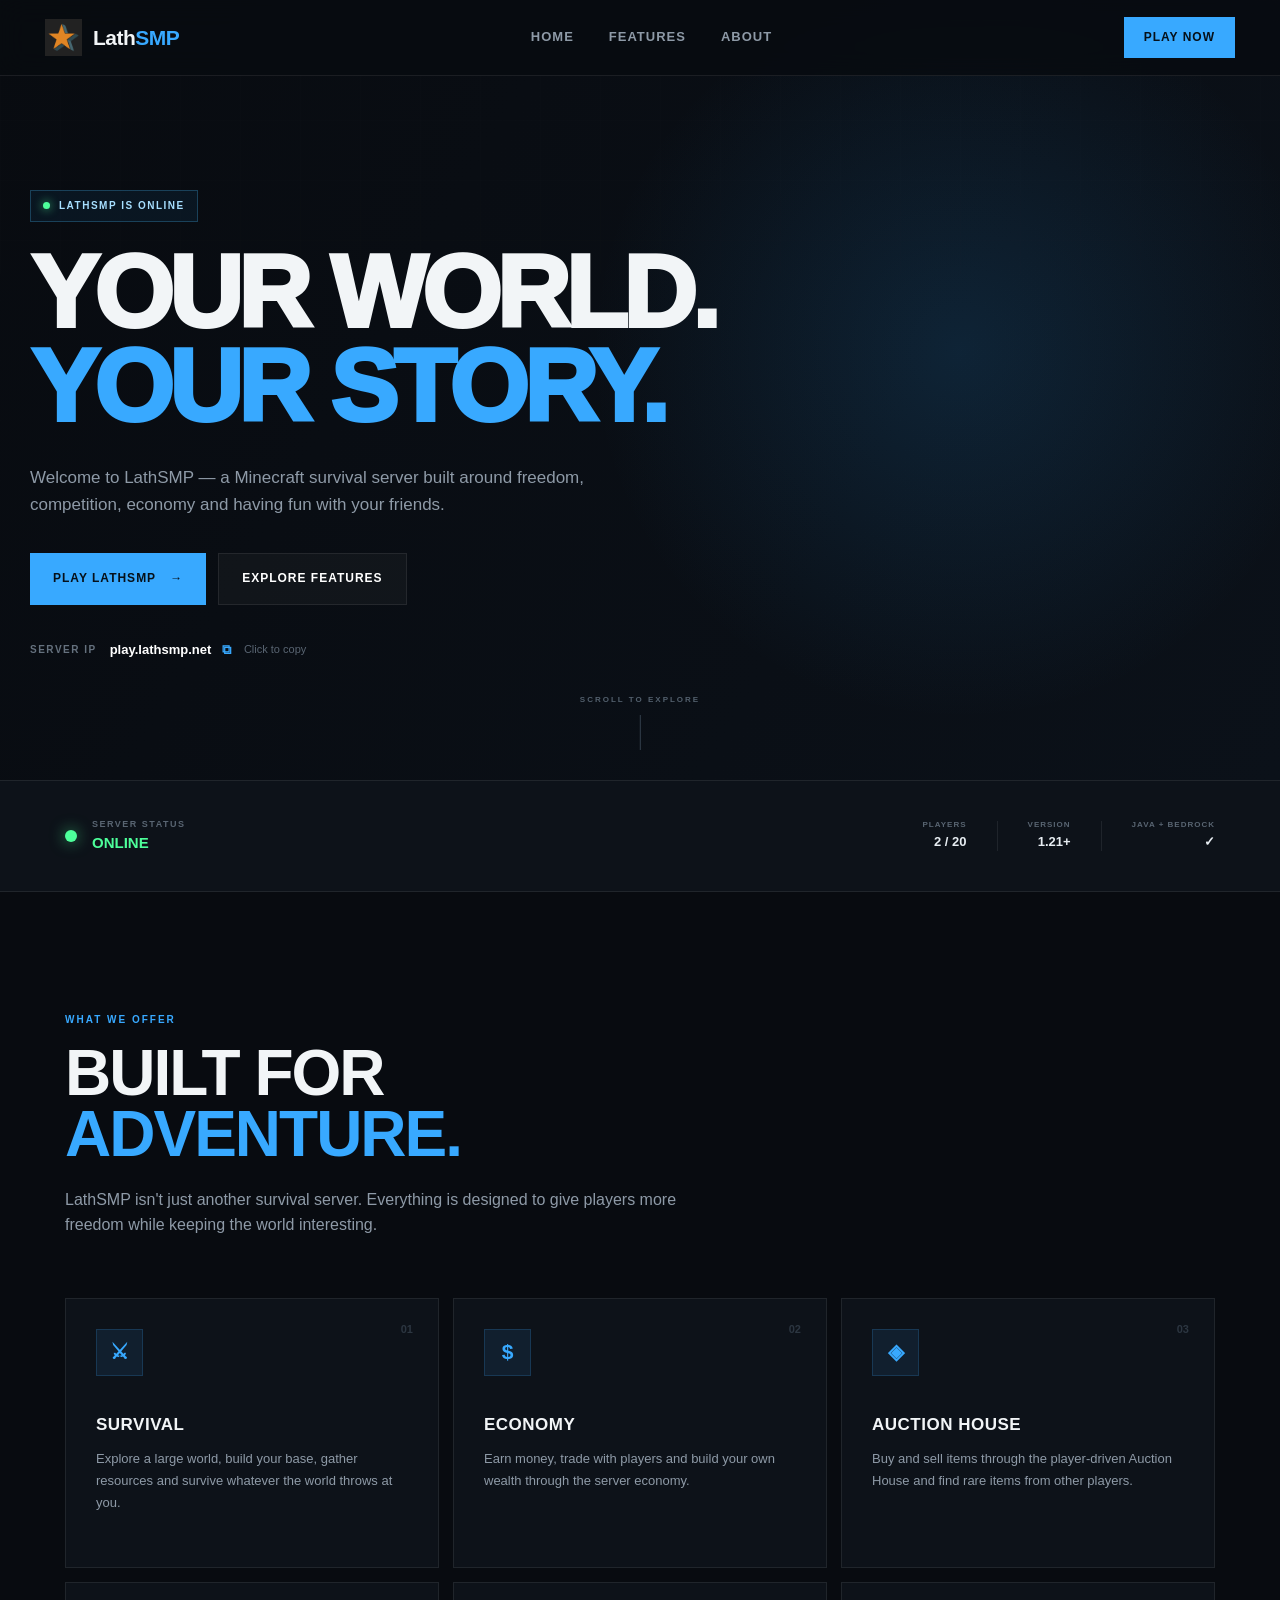
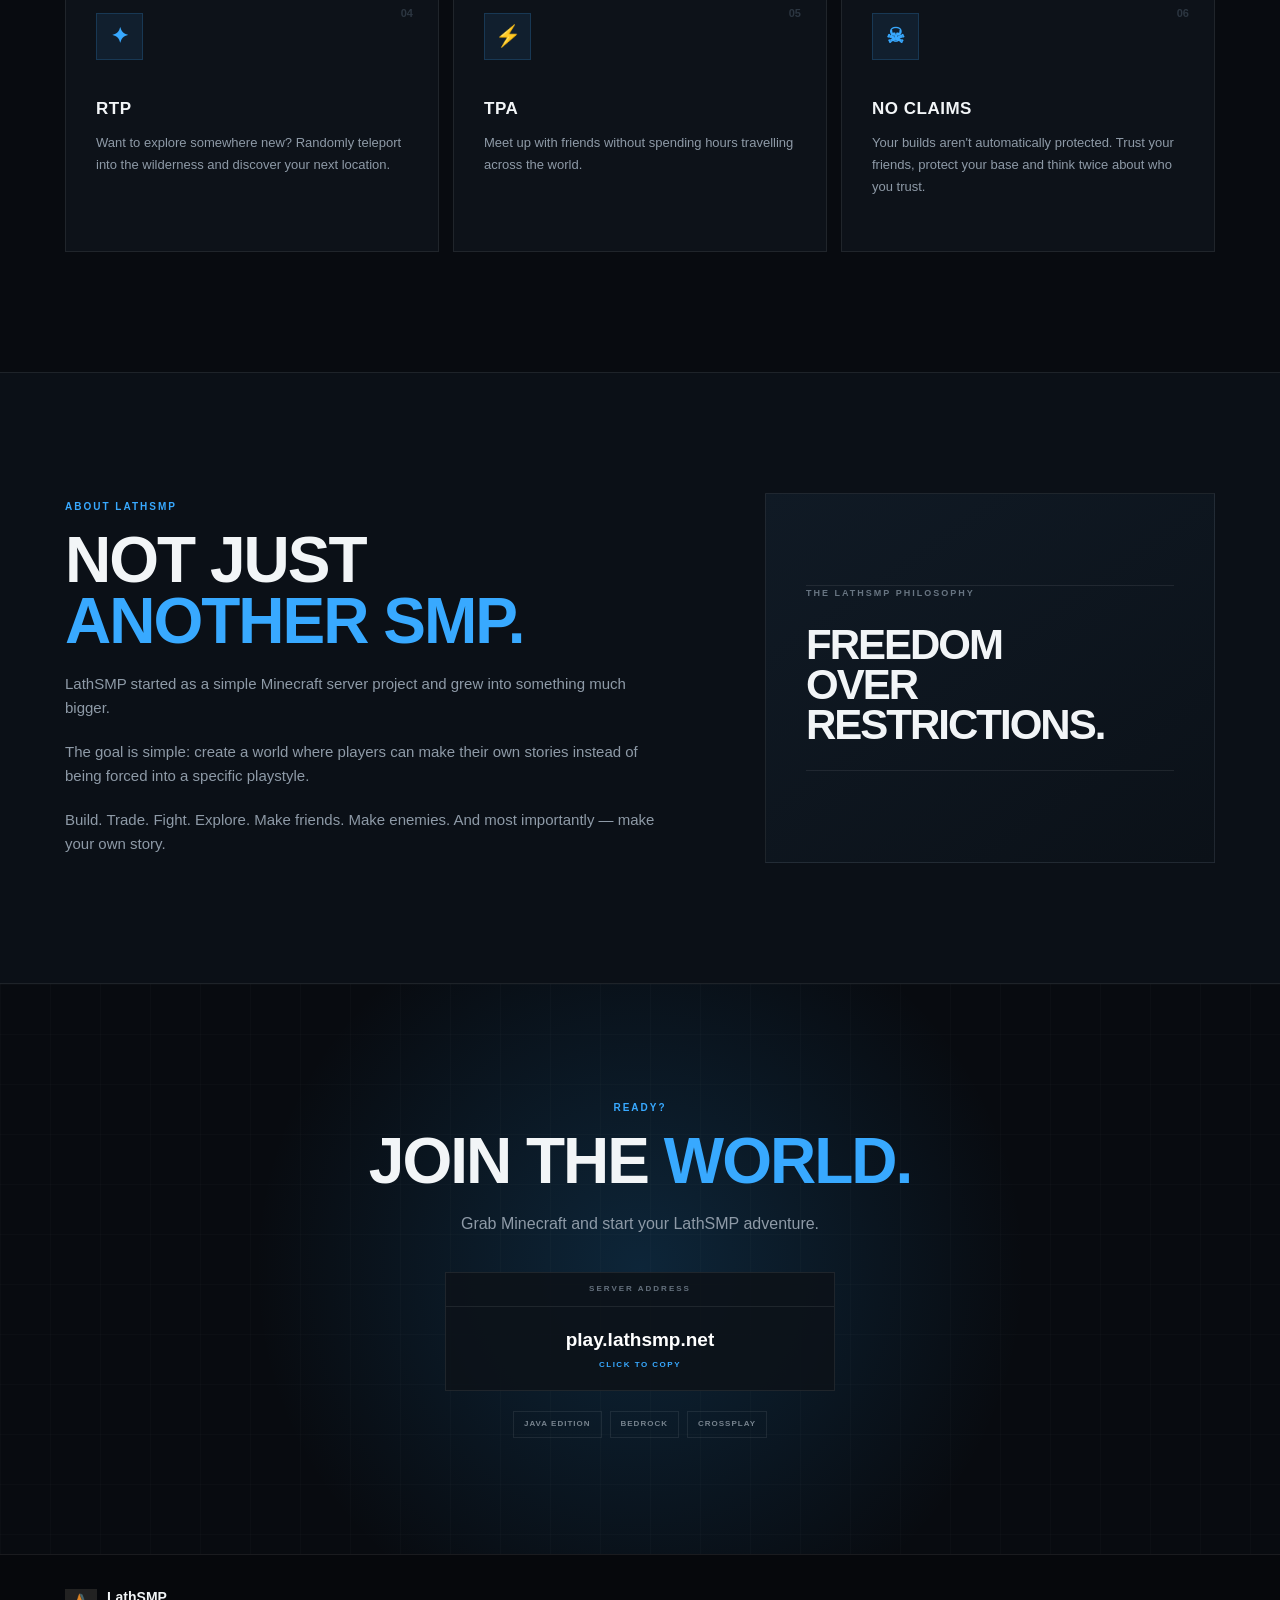
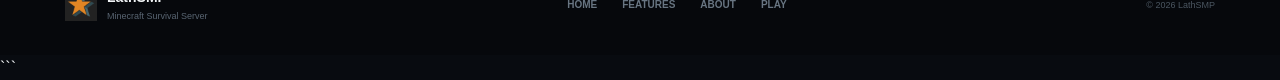
==== index.html @ 7da8997f "Initial LathSMP website" ====
<!DOCTYPE html>
<html lang="en">
<head>
  <meta charset="UTF-8">

  <meta name="viewport"
        content="width=device-width, initial-scale=1.0">

  <meta name="description"
        content="LathSMP - A Minecraft SMP made for adventure, economy, competition and chaos.">

  <title>LathSMP — Minecraft SMP</title>

  <link rel="icon" href="icon.png">

  <link rel="stylesheet"
        href="css/lathsmp.css">
</head>

<body>

<!-- =========================
     NAVIGATION
     ========================= -->

<header class="navbar">

  <div class="nav-container">

    <a href="#home" class="brand">
      <img src="icon.png" alt="LathSMP Logo">
      <span>Lath<span>SMP</span></span>
    </a>

    <nav class="nav-links">
      <a href="#home">Home</a>
      <a href="#features">Features</a>
      <a href="#about">About</a>
    </nav>

    <a href="#play" class="nav-play">
      PLAY NOW
    </a>

  </div>

</header>


<!-- =========================
     HERO
     ========================= -->

<main>

  <section id="home" class="hero">

    <div class="hero-background"></div>

    <div class="hero-content">

      <div class="hero-badge">
        <span class="status-dot"></span>
        LATHSMP IS ONLINE
      </div>

      <h1>
        YOUR WORLD.
        <br>
        <span>YOUR STORY.</span>
      </h1>

      <p class="hero-description">
        Welcome to LathSMP — a Minecraft survival server
        built around freedom, competition, economy and
        having fun with your friends.
      </p>

      <div class="hero-buttons">

        <a href="#play" class="button button-primary">
          PLAY LATHSMP
          <span>→</span>
        </a>

        <a href="#features" class="button button-secondary">
          EXPLORE FEATURES
        </a>

      </div>

      <div class="hero-ip">

            <span class="ip-label">
                SERVER IP
            </span>

        <button
          class="ip-copy"
          id="copyIp"
          type="button">

                <span id="serverIp">
                    play.lathsmp.net
                </span>

          <span class="copy-icon">
                    ⧉
                </span>

        </button>

        <span
          class="copy-message"
          id="copyMessage">
                Click to copy
            </span>

      </div>

    </div>

    <div class="scroll-indicator">
      <span>SCROLL TO EXPLORE</span>
      <div class="scroll-line"></div>
    </div>

  </section>


  <!-- =========================
       SERVER STATUS
       ========================= -->

  <section class="status-section">

    <div class="section-container">

      <div class="server-status">

        <div class="status-left">

          <div class="large-status-dot"></div>

          <div>
                    <span class="status-title">
                        SERVER STATUS
                    </span>

            <strong id="serverStatus">
              ONLINE
            </strong>
          </div>

        </div>

        <div class="status-info">

          <div class="status-stat">
            <span>PLAYERS</span>
            <strong id="playerCount">
              2 / 20
            </strong>
          </div>

          <div class="status-divider"></div>

          <div class="status-stat">
            <span>VERSION</span>
            <strong>1.21+</strong>
          </div>

          <div class="status-divider"></div>

          <div class="status-stat">
            <span>JAVA + BEDROCK</span>
            <strong>✓</strong>
          </div>

        </div>

      </div>

    </div>

  </section>


  <!-- =========================
       FEATURES
       ========================= -->

  <section id="features" class="section features-section">

    <div class="section-container">

      <div class="section-heading">

            <span class="section-label">
                WHAT WE OFFER
            </span>

        <h2>
          BUILT FOR
          <span>ADVENTURE.</span>
        </h2>

        <p>
          LathSMP isn't just another survival server.
          Everything is designed to give players more
          freedom while keeping the world interesting.
        </p>

      </div>


      <div class="features-grid">

        <article class="feature-card">

          <div class="feature-number">
            01
          </div>

          <div class="feature-icon">
            ⚔
          </div>

          <h3>
            SURVIVAL
          </h3>

          <p>
            Explore a large world, build your base,
            gather resources and survive whatever
            the world throws at you.
          </p>

        </article>


        <article class="feature-card">

          <div class="feature-number">
            02
          </div>

          <div class="feature-icon">
            $
          </div>

          <h3>
            ECONOMY
          </h3>

          <p>
            Earn money, trade with players and build
            your own wealth through the server economy.
          </p>

        </article>


        <article class="feature-card">

          <div class="feature-number">
            03
          </div>

          <div class="feature-icon">
            ◈
          </div>

          <h3>
            AUCTION HOUSE
          </h3>

          <p>
            Buy and sell items through the player-driven
            Auction House and find rare items from other players.
          </p>

        </article>


        <article class="feature-card">

          <div class="feature-number">
            04
          </div>

          <div class="feature-icon">
            ✦
          </div>

          <h3>
            RTP
          </h3>

          <p>
            Want to explore somewhere new?
            Randomly teleport into the wilderness and
            discover your next location.
          </p>

        </article>


        <article class="feature-card">

          <div class="feature-number">
            05
          </div>

          <div class="feature-icon">
            ⚡
          </div>

          <h3>
            TPA
          </h3>

          <p>
            Meet up with friends without spending
            hours travelling across the world.
          </p>

        </article>


        <article class="feature-card">

          <div class="feature-number">
            06
          </div>

          <div class="feature-icon">
            ☠
          </div>

          <h3>
            NO CLAIMS
          </h3>

          <p>
            Your builds aren't automatically protected.
            Trust your friends, protect your base and
            think twice about who you trust.
          </p>

        </article>

      </div>

    </div>

  </section>


  <!-- =========================
       ABOUT
       ========================= -->

  <section id="about" class="section about-section">

    <div class="section-container about-grid">

      <div class="about-text">

            <span class="section-label">
                ABOUT LATHSMP
            </span>

        <h2>
          NOT JUST
          <span>ANOTHER SMP.</span>
        </h2>

        <p>
          LathSMP started as a simple Minecraft server
          project and grew into something much bigger.
        </p>

        <p>
          The goal is simple: create a world where players
          can make their own stories instead of being forced
          into a specific playstyle.
        </p>

        <p>
          Build. Trade. Fight. Explore.
          Make friends. Make enemies.
          And most importantly — make your own story.
        </p>

      </div>


      <div class="about-panel">

        <div class="panel-line"></div>

        <span>THE LATHSMP PHILOSOPHY</span>

        <h3>
          FREEDOM
          <br>
          OVER
          <br>
          RESTRICTIONS.
        </h3>

        <div class="panel-line"></div>

      </div>

    </div>

  </section>


  <!-- =========================
       PLAY
       ========================= -->

  <section id="play" class="play-section">

    <div class="play-overlay"></div>

    <div class="play-content">

        <span class="section-label">
            READY?
        </span>

      <h2>
        JOIN THE
        <span>WORLD.</span>
      </h2>

      <p>
        Grab Minecraft and start your LathSMP adventure.
      </p>

      <div class="connect-box">

            <span>
                SERVER ADDRESS
            </span>

        <button
          id="copyIpLarge"
          type="button">

          <strong>
            play.lathsmp.net
          </strong>

          <small>
            CLICK TO COPY
          </small>

        </button>

      </div>

      <div class="edition-badges">

            <span>
                JAVA EDITION
            </span>

        <span>
                BEDROCK
            </span>

        <span>
                CROSSPLAY
            </span>

      </div>

    </div>

  </section>

</main>


<!-- =========================
     FOOTER
     ========================= -->

<footer>

  <div class="footer-container">

    <div class="footer-brand">

      <img src="icon.png"
           alt="LathSMP Logo">

      <div>
        <strong>LathSMP</strong>
        <span>Minecraft Survival Server</span>
      </div>

    </div>

    <div class="footer-links">

      <a href="#home">Home</a>
      <a href="#features">Features</a>
      <a href="#about">About</a>
      <a href="#play">Play</a>

    </div>

    <div class="footer-copy">

      © 2026 LathSMP

    </div>

  </div>

</footer>


<script src="js/app.js"></script>

</body>
</html>
```
---- css/lathsmp.css ----
/* =========================
     RESET
     ========================= */

* {
  margin: 0;
  padding: 0;
  box-sizing: border-box;
}

html {
  scroll-behavior: smooth;
}

body {
  background: #080b10;
  color: #f2f5f7;
  font-family:
    Arial,
    Helvetica,
    sans-serif;
  line-height: 1.6;
}

a {
  color: inherit;
  text-decoration: none;
}

button {
  font: inherit;
}


/* =========================
   VARIABLES
   ========================= */

:root {
  --blue: #38a9ff;
  --blue-bright: #63c1ff;
  --dark: #080b10;
  --dark-2: #0d1219;
  --dark-3: #121923;
  --border: rgba(255, 255, 255, 0.08);
  --text-muted: #8e9aa7;
}


/* =========================
   NAVBAR
   ========================= */

.navbar {
  position: fixed;
  top: 0;
  left: 0;
  width: 100%;
  height: 76px;

  z-index: 1000;

  background: rgba(8, 11, 16, 0.82);

  backdrop-filter: blur(14px);

  border-bottom: 1px solid var(--border);
}

.nav-container {
  max-width: 1250px;
  height: 100%;
  margin: auto;

  padding: 0 30px;

  display: flex;
  align-items: center;
  justify-content: space-between;
}

.brand {
  display: flex;
  align-items: center;
  gap: 11px;

  font-size: 21px;
  font-weight: 800;
  letter-spacing: -0.5px;
}

.brand img {
  width: 37px;
  height: 37px;

  object-fit: contain;
}

.brand span span {
  color: var(--blue);
}

.nav-links {
  display: flex;
  gap: 35px;

  color: var(--text-muted);

  font-size: 13px;
  font-weight: 700;

  text-transform: uppercase;
  letter-spacing: 1px;
}

.nav-links a {
  transition: color 0.2s ease;
}

.nav-links a:hover {
  color: white;
}

.nav-play {
  padding: 11px 20px;

  background: var(--blue);
  color: #061019;

  font-size: 12px;
  font-weight: 900;

  letter-spacing: 1px;

  transition:
    transform 0.2s ease,
    background 0.2s ease;
}

.nav-play:hover {
  background: var(--blue-bright);
  transform: translateY(-2px);
}


/* =========================
   HERO
   ========================= */

.hero {
  position: relative;

  min-height: 780px;

  display: flex;
  align-items: center;

  overflow: hidden;

  background:
    radial-gradient(
      circle at 75% 45%,
      rgba(36, 137, 212, 0.17),
      transparent 35%
    ),
    linear-gradient(
      120deg,
      #080b10,
      #0b1119
    );
}

.hero-background {
  position: absolute;
  inset: 0;

  opacity: 0.15;

  background-image:
    linear-gradient(
      rgba(255,255,255,0.04) 1px,
      transparent 1px
    ),
    linear-gradient(
      90deg,
      rgba(255,255,255,0.04) 1px,
      transparent 1px
    );

  background-size: 60px 60px;

  mask-image:
    linear-gradient(
      to bottom,
      black,
      transparent
    );
}

.hero-content {
  position: relative;

  width: 1250px;
  max-width: calc(100% - 60px);

  margin: auto;

  padding-top: 70px;
}

.hero-badge {
  display: inline-flex;
  align-items: center;
  gap: 9px;

  margin-bottom: 24px;

  padding: 7px 12px;

  border: 1px solid rgba(74, 190, 255, 0.25);

  background: rgba(31, 157, 230, 0.07);

  color: #a7dfff;

  font-size: 10px;
  font-weight: 800;

  letter-spacing: 1.5px;
}

.status-dot {
  width: 7px;
  height: 7px;

  border-radius: 50%;

  background: #4dff9a;

  box-shadow:
    0 0 10px rgba(77,255,154,0.8);
}

.hero h1 {
  max-width: 850px;

  font-size: clamp(55px, 8vw, 105px);

  line-height: 0.92;

  letter-spacing: -5px;

  font-weight: 950;
}

.hero h1 span {
  color: var(--blue);
}

.hero-description {
  max-width: 600px;

  margin-top: 30px;

  color: var(--text-muted);

  font-size: 17px;
}

.hero-buttons {
  display: flex;
  gap: 12px;

  margin-top: 35px;
}

.button {
  display: inline-flex;
  align-items: center;
  gap: 14px;

  padding: 15px 23px;

  font-size: 12px;
  font-weight: 900;

  letter-spacing: 1px;

  transition:
    transform 0.2s ease,
    background 0.2s ease;
}

.button-primary {
  background: var(--blue);
  color: #061019;
}

.button-primary:hover {
  background: var(--blue-bright);
  transform: translateY(-2px);
}

.button-secondary {
  border: 1px solid var(--border);
  background: rgba(255,255,255,0.03);

  color: white;
}

.button-secondary:hover {
  background: rgba(255,255,255,0.07);
  transform: translateY(-2px);
}

.hero-ip {
  display: flex;
  align-items: center;
  gap: 13px;

  margin-top: 35px;
}

.ip-label {
  color: #65717e;

  font-size: 10px;
  font-weight: 800;

  letter-spacing: 1.5px;
}

.ip-copy {
  border: 0;
  background: none;

  color: white;

  cursor: pointer;

  font-size: 13px;
  font-weight: 700;
}

.ip-copy:hover {
  color: var(--blue);
}

.copy-icon {
  margin-left: 7px;
  color: var(--blue);
}

.copy-message {
  color: #596572;
  font-size: 11px;
}

.scroll-indicator {
  position: absolute;

  bottom: 30px;
  left: 50%;

  transform: translateX(-50%);

  display: flex;
  flex-direction: column;
  align-items: center;
  gap: 8px;

  color: #53606d;

  font-size: 8px;
  font-weight: 800;

  letter-spacing: 2px;
}

.scroll-line {
  width: 1px;
  height: 35px;

  background: #33404c;
}


/* =========================
   SERVER STATUS
   ========================= */

.status-section {
  background: #0d1219;

  border-top: 1px solid var(--border);
  border-bottom: 1px solid var(--border);
}

.section-container {
  width: 1150px;
  max-width: calc(100% - 60px);

  margin: auto;
}

.server-status {
  min-height: 110px;

  display: flex;
  align-items: center;
  justify-content: space-between;

  gap: 30px;
}

.status-left {
  display: flex;
  align-items: center;
  gap: 15px;
}

.large-status-dot {
  width: 12px;
  height: 12px;

  border-radius: 50%;

  background: #4dff9a;

  box-shadow:
    0 0 15px rgba(77,255,154,0.6);
}

.status-left div:last-child {
  display: flex;
  flex-direction: column;
}

.status-title {
  color: #596572;

  font-size: 9px;
  font-weight: 800;

  letter-spacing: 1.5px;
}

.status-left strong {
  color: #4dff9a;

  font-size: 15px;
}

.status-info {
  display: flex;
  align-items: center;
  gap: 30px;
}

.status-stat {
  display: flex;
  flex-direction: column;

  text-align: right;
}

.status-stat span {
  color: #596572;

  font-size: 8px;
  font-weight: 800;

  letter-spacing: 1px;
}

.status-stat strong {
  color: #e7edf2;

  font-size: 13px;
}

.status-divider {
  width: 1px;
  height: 30px;

  background: var(--border);
}


/* =========================
   GENERAL SECTIONS
   ========================= */

.section {
  padding: 120px 0;
}

.section-heading {
  max-width: 700px;

  margin-bottom: 60px;
}

.section-label {
  display: block;

  margin-bottom: 15px;

  color: var(--blue);

  font-size: 10px;
  font-weight: 900;

  letter-spacing: 2px;
}

.section-heading h2,
.about-text h2,
.play-content h2 {
  font-size: clamp(38px, 5vw, 65px);

  line-height: 0.95;

  letter-spacing: -2px;
}

.section-heading h2 span,
.about-text h2 span,
.play-content h2 span {
  color: var(--blue);
}

.section-heading p {
  max-width: 620px;

  margin-top: 22px;

  color: var(--text-muted);
}


/* =========================
   FEATURES
   ========================= */

.features-section {
  background: #080b10;
}

.features-grid {
  display: grid;

  grid-template-columns:
        repeat(3, 1fr);

  gap: 14px;
}

.feature-card {
  position: relative;

  min-height: 270px;

  padding: 30px;

  overflow: hidden;

  background: #0d1219;

  border: 1px solid var(--border);

  transition:
    transform 0.25s ease,
    border-color 0.25s ease;
}

.feature-card:hover {
  transform: translateY(-5px);

  border-color:
    rgba(56,169,255,0.35);
}

.feature-number {
  position: absolute;

  top: 22px;
  right: 25px;

  color: #2c3641;

  font-size: 11px;
  font-weight: 900;
}

.feature-icon {
  width: 47px;
  height: 47px;

  display: flex;
  align-items: center;
  justify-content: center;

  margin-bottom: 35px;

  background:
    rgba(56,169,255,0.09);

  border:
    1px solid rgba(56,169,255,0.18);

  color: var(--blue);

  font-size: 21px;
  font-weight: 900;
}

.feature-card h3 {
  margin-bottom: 10px;

  font-size: 17px;
  letter-spacing: 0.5px;
}

.feature-card p {
  color: var(--text-muted);

  font-size: 13px;
  line-height: 1.7;
}


/* =========================
   ABOUT
   ========================= */

.about-section {
  background: #0b1017;

  border-top: 1px solid var(--border);
  border-bottom: 1px solid var(--border);
}

.about-grid {
  display: grid;

  grid-template-columns:
        1fr 0.75fr;

  gap: 100px;

  align-items: center;
}

.about-text p {
  max-width: 600px;

  margin-top: 20px;

  color: var(--text-muted);

  font-size: 15px;
}

.about-panel {
  min-height: 370px;

  padding: 40px;

  display: flex;
  flex-direction: column;
  justify-content: center;

  background:
    linear-gradient(
      145deg,
      #101a25,
      #0b1118
    );

  border: 1px solid var(--border);
}

.about-panel > span {
  color: #687582;

  font-size: 9px;
  font-weight: 900;

  letter-spacing: 2px;
}

.about-panel h3 {
  margin: 25px 0;

  font-size: 42px;

  line-height: 0.95;

  letter-spacing: -2px;
}

.about-panel h3 br + * {
  color: var(--blue);
}

.panel-line {
  width: 100%;
  height: 1px;

  background: var(--border);
}


/* =========================
   PLAY
   ========================= */

.play-section {
  position: relative;

  min-height: 570px;

  display: flex;
  align-items: center;
  justify-content: center;

  overflow: hidden;

  background:
    radial-gradient(
      circle,
      rgba(34,143,220,0.2),
      transparent 55%
    ),
    #080b10;
}

.play-overlay {
  position: absolute;
  inset: 0;

  background-image:
    linear-gradient(
      rgba(255,255,255,0.035) 1px,
      transparent 1px
    ),
    linear-gradient(
      90deg,
      rgba(255,255,255,0.035) 1px,
      transparent 1px
    );

  background-size: 50px 50px;

  opacity: 0.5;
}

.play-content {
  position: relative;

  text-align: center;
}

.play-content p {
  margin-top: 20px;

  color: var(--text-muted);
}

.connect-box {
  margin: 35px auto 20px;

  width: 390px;
  max-width: 100%;

  border: 1px solid var(--border);

  background: rgba(13,18,25,0.9);
}

.connect-box > span {
  display: block;

  padding: 10px;

  border-bottom: 1px solid var(--border);

  color: #65717e;

  font-size: 8px;
  font-weight: 900;

  letter-spacing: 2px;
}

.connect-box button {
  width: 100%;

  padding: 18px;

  border: 0;

  background: none;

  color: white;

  cursor: pointer;
}

.connect-box strong {
  display: block;

  font-size: 19px;
}

.connect-box small {
  display: block;

  margin-top: 4px;

  color: var(--blue);

  font-size: 8px;
  font-weight: 900;

  letter-spacing: 1.5px;
}

.connect-box button:hover {
  background: rgba(56,169,255,0.06);
}

.edition-badges {
  display: flex;
  justify-content: center;
  gap: 8px;
}

.edition-badges span {
  padding: 6px 10px;

  border: 1px solid var(--border);

  color: #77838e;

  font-size: 8px;
  font-weight: 900;

  letter-spacing: 1px;
}


/* =========================
   FOOTER
   ========================= */

footer {
  background: #06080c;

  border-top: 1px solid var(--border);
}

.footer-container {
  width: 1150px;
  max-width: calc(100% - 60px);

  min-height: 100px;

  margin: auto;

  display: flex;
  align-items: center;
  justify-content: space-between;

  gap: 30px;
}

.footer-brand {
  display: flex;
  align-items: center;
  gap: 10px;
}

.footer-brand img {
  width: 32px;
  height: 32px;
}

.footer-brand div {
  display: flex;
  flex-direction: column;
}

.footer-brand strong {
  font-size: 14px;
}

.footer-brand span {
  color: #596572;

  font-size: 9px;
}

.footer-links {
  display: flex;
  gap: 25px;

  color: #687582;

  font-size: 10px;
  font-weight: 800;

  text-transform: uppercase;
}

.footer-links a:hover {
  color: white;
}

.footer-copy {
  color: #4b5661;

  font-size: 9px;
}


/* =========================
   RESPONSIVE
   ========================= */

@media (max-width: 850px) {

  .nav-links {
    display: none;
  }

  .hero {
    min-height: 700px;
  }

  .hero h1 {
    letter-spacing: -3px;
  }

  .features-grid {
    grid-template-columns:
            repeat(2, 1fr);
  }

  .about-grid {
    grid-template-columns: 1fr;

    gap: 50px;
  }

  .server-status {
    padding: 20px 0;
    flex-direction: column;
    align-items: flex-start;
  }

  .status-info {
    width: 100%;
    justify-content: space-between;
  }

  .footer-container {
    padding: 25px 0;

    flex-direction: column;
    align-items: flex-start;
  }
}


@media (max-width: 550px) {

  .nav-container {
    padding: 0 18px;
  }

  .nav-play {
    padding: 9px 13px;
  }

  .hero-content {
    max-width: calc(100% - 36px);
  }

  .hero h1 {
    font-size: 55px;
  }

  .hero-description {
    font-size: 14px;
  }

  .hero-buttons {
    flex-direction: column;
    align-items: stretch;
  }

  .button {
    justify-content: center;
  }

  .hero-ip {
    flex-wrap: wrap;
  }

  .features-grid {
    grid-template-columns: 1fr;
  }

  .section {
    padding: 85px 0;
  }

  .section-container {
    max-width: calc(100% - 36px);
  }

  .status-info {
    gap: 12px;
  }

  .status-stat {
    text-align: left;
  }

  .status-divider {
    display: none;
  }

  .edition-badges {
    flex-wrap: wrap;
  }
}
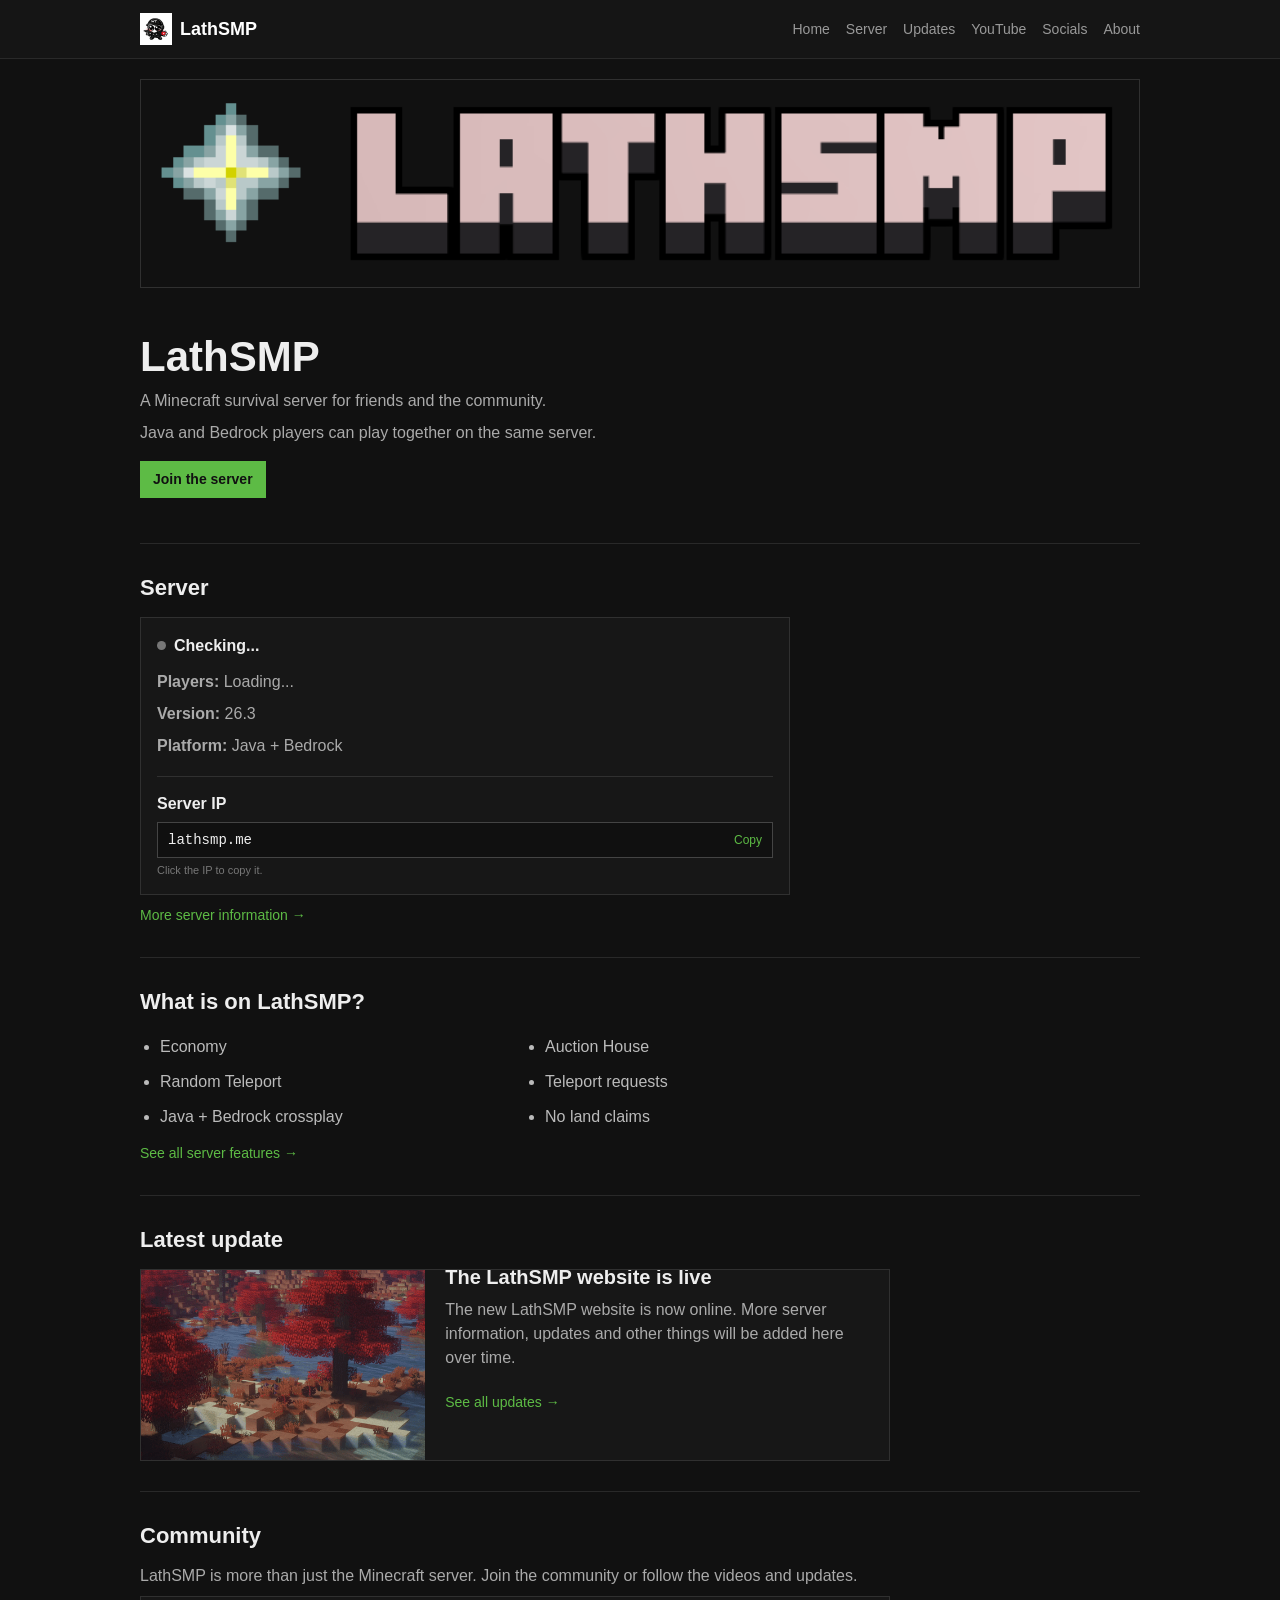
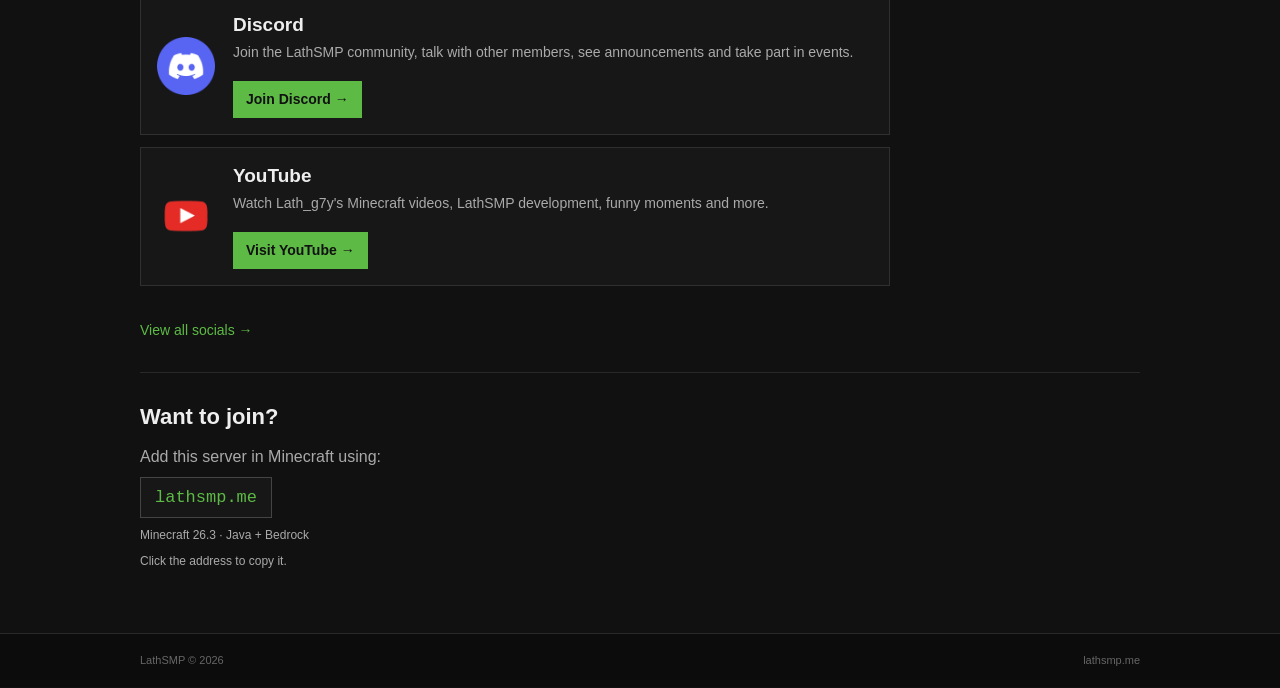
==== commit ad8b1528: "Update website" ====
--- a/index.html
+++ b/index.html
@@ -1,491 +1,479 @@
 
 <!DOCTYPE html>
 <html lang="en">
+
 <head>
+
   <meta charset="UTF-8">
 
-  <meta name="viewport"
-        content="width=device-width, initial-scale=1.0">
-
-  <meta name="description"
-        content="LathSMP - A Minecraft SMP made for adventure, economy, competition and chaos.">
-
-  <title>LathSMP — Minecraft SMP</title>
-
-  <link rel="icon" href="icon.png">
-
-  <link rel="stylesheet"
-        href="css/lathsmp.css">
+  <meta
+    name="viewport"
+    content="width=device-width, initial-scale=1.0">
+
+  <title>LathSMP</title>
+
+  <link
+    rel="icon"
+    href="icon.png">
+
+  <link
+    rel="stylesheet"
+    href="css/lathsmp.css">
+
 </head>
 
-<body>
-
-<!-- =========================
-     NAVIGATION
-     ========================= -->
-
-<header class="navbar">
-
-  <div class="nav-container">
-
-    <a href="#home" class="brand">
-      <img src="icon.png" alt="LathSMP Logo">
-      <span>Lath<span>SMP</span></span>
+
+<body data-page="home">
+
+
+<header>
+
+  <div class="container header-content">
+
+    <a
+      href="index.html"
+      class="logo">
+
+      <img
+        src="icon.png"
+        alt="LathSMP">
+
+      <span>LathSMP</span>
+
     </a>
 
-    <nav class="nav-links">
-      <a href="#home">Home</a>
-      <a href="#features">Features</a>
-      <a href="#about">About</a>
+
+    <nav>
+      <!-- Loaded from config/site.json -->
     </nav>
 
-    <a href="#play" class="nav-play">
-      PLAY NOW
-    </a>
-
   </div>
 
 </header>
 
 
-<!-- =========================
-     HERO
-     ========================= -->
 
 <main>
 
-  <section id="home" class="hero">
-
-    <div class="hero-background"></div>
-
-    <div class="hero-content">
-
-      <div class="hero-badge">
-        <span class="status-dot"></span>
-        LATHSMP IS ONLINE
+  <div class="container">
+
+
+    <!-- =========================
+         BANNER
+         ========================= -->
+
+    <section class="banner-section">
+
+      <img
+        src="img/banner.jpg"
+        alt="LathSMP banner"
+        class="banner">
+
+    </section>
+
+
+
+    <!-- =========================
+         WELCOME
+         ========================= -->
+
+    <section class="welcome">
+
+      <h1 id="homeTitle">
+        LathSMP
+      </h1>
+
+
+      <p id="homeDescription">
+        Loading...
+      </p>
+
+
+      <p id="homeDescription2">
+        Loading...
+      </p>
+
+
+      <a
+        class="button"
+        href="server.html"
+        id="homeServerInfoButton">
+
+        Server info
+
+      </a>
+
+    </section>
+
+
+
+    <!-- =========================
+         SERVER
+         ========================= -->
+
+    <section>
+
+      <h2 id="homeServerSectionTitle">
+        Server status
+      </h2>
+
+
+      <div class="server-info">
+
+
+        <div class="status">
+
+          <span class="status-dot"></span>
+
+          <strong id="homeServerStatus">
+            Checking...
+          </strong>
+
+        </div>
+
+
+        <p>
+
+          <strong id="homePlayersLabel">
+            Players:
+          </strong>
+
+          <span id="homePlayers">
+            Loading...
+          </span>
+
+        </p>
+
+
+        <p>
+
+          <strong id="homeVersionLabel">
+            Version:
+          </strong>
+
+          <span id="homeVersion">
+            -
+          </span>
+
+        </p>
+
+
+        <p>
+
+          <strong id="homePlatformLabel">
+            Platform:
+          </strong>
+
+          <span id="homePlatform">
+            -
+          </span>
+
+        </p>
+
+
+        <div class="server-ip">
+
+          <strong id="homeServerIpLabel">
+            Server IP
+          </strong>
+
+
+          <button
+            type="button"
+            data-copy-ip>
+
+            <span id="homeServerIp">
+              lathsmp.me
+            </span>
+
+
+            <span id="homeCopyButton">
+              Copy
+            </span>
+
+          </button>
+
+
+          <small
+            id="homeCopyMessage"
+            class="copy-message">
+
+            Click the IP to copy it.
+
+          </small>
+
+        </div>
+
       </div>
 
-      <h1>
-        YOUR WORLD.
-        <br>
-        <span>YOUR STORY.</span>
-      </h1>
-
-      <p class="hero-description">
-        Welcome to LathSMP — a Minecraft survival server
-        built around freedom, competition, economy and
-        having fun with your friends.
+
+      <a
+        class="text-link"
+        href="server.html"
+        id="homeServerInfoLink">
+
+        More server information →
+
+      </a>
+
+    </section>
+
+
+
+    <!-- =========================
+         FEATURES
+         ========================= -->
+
+    <section>
+
+      <h2 id="homeFeaturesTitle">
+        What is on LathSMP?
+      </h2>
+
+
+      <ul
+        class="features"
+        id="homeFeatures">
+
+        <!-- Loaded from site.json -->
+
+      </ul>
+
+
+      <a
+        class="text-link"
+        href="server.html"
+        id="homeFeaturesLink">
+
+        See all server features →
+
+      </a>
+
+    </section>
+
+
+
+    <!-- =========================
+         LATEST UPDATE
+         ========================= -->
+
+    <section>
+
+      <h2 id="homeLatestUpdateTitle">
+        Latest update
+      </h2>
+
+
+      <div class="latest-update">
+
+
+        <div class="update-image">
+
+          <img
+            id="homeLatestUpdateImage"
+            src="img/updates/website.png"
+            alt="Latest LathSMP update">
+
+        </div>
+
+
+        <div class="update-content">
+
+          <small id="homeLatestUpdateDate">
+            September 2026
+          </small>
+
+
+          <h3 id="homeLatestUpdatePostTitle">
+            The LathSMP website is live
+          </h3>
+
+
+          <p id="homeLatestUpdateDescription">
+            The new LathSMP website is now online.
+            More server information, updates and other
+            things will be added here over time.
+          </p>
+
+
+          <a
+            class="text-link"
+            href="updates.html"
+            id="homeLatestUpdateLink">
+
+            View all updates →
+
+          </a>
+
+        </div>
+
+      </div>
+
+    </section>
+
+
+
+    <!-- =========================
+         COMMUNITY
+         ========================= -->
+
+    <section>
+
+      <h2 id="homeCommunityTitle">
+        Join the community
+      </h2>
+
+
+      <p id="homeCommunityDescription">
+        Follow LathSMP and Lath_g7y outside the server.
       </p>
 
-      <div class="hero-buttons">
-
-        <a href="#play" class="button button-primary">
-          PLAY LATHSMP
-          <span>→</span>
-        </a>
-
-        <a href="#features" class="button button-secondary">
-          EXPLORE FEATURES
-        </a>
+
+      <div class="home-community">
+
+
+        <!-- DISCORD -->
+
+        <div class="home-community-item">
+
+          <img
+            id="homeDiscordImage"
+            src="img/social/discord.png"
+            alt="Discord">
+
+          <div>
+
+            <h3 id="homeDiscordTitle">
+              Discord
+            </h3>
+
+            <p id="homeDiscordDescription">
+              Join the community and talk with other
+              Lath_g7y and LathSMP members.
+            </p>
+
+            <a
+              id="homeDiscordLink"
+              class="button"
+              href="https://discord.gg/ZcQfdXr5JE"
+              target="_blank"
+              rel="noopener">
+
+              Join Discord
+
+            </a>
+
+          </div>
+
+        </div>
+
+
+
+        <!-- YOUTUBE -->
+
+        <div class="home-community-item">
+
+          <img
+            id="homeYouTubeImage"
+            src="img/social/youtube.png"
+            alt="YouTube">
+
+          <div>
+
+            <h3 id="homeYouTubeTitle">
+              YouTube
+            </h3>
+
+            <p id="homeYouTubeDescription">
+              Minecraft, gaming videos, LathSMP content
+              and more.
+            </p>
+
+            <a
+              id="homeYouTubeLink"
+              class="button"
+              href="https://www.youtube.com/@lath_g7y"
+              target="_blank"
+              rel="noopener">
+
+              Visit YouTube
+
+            </a>
+
+          </div>
+
+        </div>
 
       </div>
 
-      <div class="hero-ip">
-
-            <span class="ip-label">
-                SERVER IP
-            </span>
-
-        <button
-          class="ip-copy"
-          id="copyIp"
-          type="button">
-
-                <span id="serverIp">
-                    play.lathsmp.net
-                </span>
-
-          <span class="copy-icon">
-                    ⧉
-                </span>
-
-        </button>
-
-        <span
-          class="copy-message"
-          id="copyMessage">
-                Click to copy
-            </span>
-
-      </div>
-
-    </div>
-
-    <div class="scroll-indicator">
-      <span>SCROLL TO EXPLORE</span>
-      <div class="scroll-line"></div>
-    </div>
-
-  </section>
-
-
-  <!-- =========================
-       SERVER STATUS
-       ========================= -->
-
-  <section class="status-section">
-
-    <div class="section-container">
-
-      <div class="server-status">
-
-        <div class="status-left">
-
-          <div class="large-status-dot"></div>
-
-          <div>
-                    <span class="status-title">
-                        SERVER STATUS
-                    </span>
-
-            <strong id="serverStatus">
-              ONLINE
-            </strong>
-          </div>
-
-        </div>
-
-        <div class="status-info">
-
-          <div class="status-stat">
-            <span>PLAYERS</span>
-            <strong id="playerCount">
-              2 / 20
-            </strong>
-          </div>
-
-          <div class="status-divider"></div>
-
-          <div class="status-stat">
-            <span>VERSION</span>
-            <strong>1.21+</strong>
-          </div>
-
-          <div class="status-divider"></div>
-
-          <div class="status-stat">
-            <span>JAVA + BEDROCK</span>
-            <strong>✓</strong>
-          </div>
-
-        </div>
-
-      </div>
-
-    </div>
-
-  </section>
-
-
-  <!-- =========================
-       FEATURES
-       ========================= -->
-
-  <section id="features" class="section features-section">
-
-    <div class="section-container">
-
-      <div class="section-heading">
-
-            <span class="section-label">
-                WHAT WE OFFER
-            </span>
-
-        <h2>
-          BUILT FOR
-          <span>ADVENTURE.</span>
-        </h2>
-
-        <p>
-          LathSMP isn't just another survival server.
-          Everything is designed to give players more
-          freedom while keeping the world interesting.
-        </p>
-
-      </div>
-
-
-      <div class="features-grid">
-
-        <article class="feature-card">
-
-          <div class="feature-number">
-            01
-          </div>
-
-          <div class="feature-icon">
-            ⚔
-          </div>
-
-          <h3>
-            SURVIVAL
-          </h3>
-
-          <p>
-            Explore a large world, build your base,
-            gather resources and survive whatever
-            the world throws at you.
-          </p>
-
-        </article>
-
-
-        <article class="feature-card">
-
-          <div class="feature-number">
-            02
-          </div>
-
-          <div class="feature-icon">
-            $
-          </div>
-
-          <h3>
-            ECONOMY
-          </h3>
-
-          <p>
-            Earn money, trade with players and build
-            your own wealth through the server economy.
-          </p>
-
-        </article>
-
-
-        <article class="feature-card">
-
-          <div class="feature-number">
-            03
-          </div>
-
-          <div class="feature-icon">
-            ◈
-          </div>
-
-          <h3>
-            AUCTION HOUSE
-          </h3>
-
-          <p>
-            Buy and sell items through the player-driven
-            Auction House and find rare items from other players.
-          </p>
-
-        </article>
-
-
-        <article class="feature-card">
-
-          <div class="feature-number">
-            04
-          </div>
-
-          <div class="feature-icon">
-            ✦
-          </div>
-
-          <h3>
-            RTP
-          </h3>
-
-          <p>
-            Want to explore somewhere new?
-            Randomly teleport into the wilderness and
-            discover your next location.
-          </p>
-
-        </article>
-
-
-        <article class="feature-card">
-
-          <div class="feature-number">
-            05
-          </div>
-
-          <div class="feature-icon">
-            ⚡
-          </div>
-
-          <h3>
-            TPA
-          </h3>
-
-          <p>
-            Meet up with friends without spending
-            hours travelling across the world.
-          </p>
-
-        </article>
-
-
-        <article class="feature-card">
-
-          <div class="feature-number">
-            06
-          </div>
-
-          <div class="feature-icon">
-            ☠
-          </div>
-
-          <h3>
-            NO CLAIMS
-          </h3>
-
-          <p>
-            Your builds aren't automatically protected.
-            Trust your friends, protect your base and
-            think twice about who you trust.
-          </p>
-
-        </article>
-
-      </div>
-
-    </div>
-
-  </section>
-
-
-  <!-- =========================
-       ABOUT
-       ========================= -->
-
-  <section id="about" class="section about-section">
-
-    <div class="section-container about-grid">
-
-      <div class="about-text">
-
-            <span class="section-label">
-                ABOUT LATHSMP
-            </span>
-
-        <h2>
-          NOT JUST
-          <span>ANOTHER SMP.</span>
-        </h2>
-
-        <p>
-          LathSMP started as a simple Minecraft server
-          project and grew into something much bigger.
-        </p>
-
-        <p>
-          The goal is simple: create a world where players
-          can make their own stories instead of being forced
-          into a specific playstyle.
-        </p>
-
-        <p>
-          Build. Trade. Fight. Explore.
-          Make friends. Make enemies.
-          And most importantly — make your own story.
-        </p>
-
-      </div>
-
-
-      <div class="about-panel">
-
-        <div class="panel-line"></div>
-
-        <span>THE LATHSMP PHILOSOPHY</span>
-
-        <h3>
-          FREEDOM
-          <br>
-          OVER
-          <br>
-          RESTRICTIONS.
-        </h3>
-
-        <div class="panel-line"></div>
-
-      </div>
-
-    </div>
-
-  </section>
-
-
-  <!-- =========================
-       PLAY
-       ========================= -->
-
-  <section id="play" class="play-section">
-
-    <div class="play-overlay"></div>
-
-    <div class="play-content">
-
-        <span class="section-label">
-            READY?
-        </span>
-
-      <h2>
-        JOIN THE
-        <span>WORLD.</span>
+
+      <br>
+
+
+      <a
+        class="text-link"
+        href="socials.html"
+        id="homeSocialsLink">
+
+        View all socials →
+
+      </a>
+
+    </section>
+
+
+
+    <!-- =========================
+         JOIN
+         ========================= -->
+
+    <section class="join">
+
+      <h2 id="homeJoinTitle">
+        Want to join?
       </h2>
 
-      <p>
-        Grab Minecraft and start your LathSMP adventure.
+
+      <p id="homeJoinDescription">
+        Add this server in Minecraft using:
       </p>
 
-      <div class="connect-box">
-
-            <span>
-                SERVER ADDRESS
-            </span>
-
-        <button
-          id="copyIpLarge"
-          type="button">
-
-          <strong>
-            play.lathsmp.net
-          </strong>
-
-          <small>
-            CLICK TO COPY
-          </small>
-
-        </button>
-
-      </div>
-
-      <div class="edition-badges">
-
-            <span>
-                JAVA EDITION
-            </span>
-
-        <span>
-                BEDROCK
-            </span>
-
-        <span>
-                CROSSPLAY
-            </span>
-
-      </div>
-
-    </div>
-
-  </section>
+
+      <button
+        id="homeLargeIp"
+        class="large-ip"
+        type="button"
+        data-copy-ip>
+
+        lathsmp.me
+
+      </button>
+
+
+      <p
+        class="small-text"
+        id="homeJoinVersion">
+
+        Minecraft 26.3 · Java + Bedrock
+
+      </p>
+
+
+      <p
+        class="small-text copy-message"
+        id="homeJoinCopyMessage">
+
+        Click the address to copy it.
+
+      </p>
+
+    </section>
+
+
+  </div>
 
 </main>
+
 
 
 <!-- =========================
@@ -494,42 +482,25 @@
 
 <footer>
 
-  <div class="footer-container">
-
-    <div class="footer-brand">
-
-      <img src="icon.png"
-           alt="LathSMP Logo">
-
-      <div>
-        <strong>LathSMP</strong>
-        <span>Minecraft Survival Server</span>
-      </div>
-
-    </div>
-
-    <div class="footer-links">
-
-      <a href="#home">Home</a>
-      <a href="#features">Features</a>
-      <a href="#about">About</a>
-      <a href="#play">Play</a>
-
-    </div>
-
-    <div class="footer-copy">
-
-      © 2026 LathSMP
-
-    </div>
+  <div class="container footer-content">
+
+    <span id="footerCopyright">
+      LathSMP © 2026
+    </span>
+
+
+    <span id="footerDomain">
+      lathsmp.me
+    </span>
 
   </div>
 
 </footer>
 
 
+
 <script src="js/app.js"></script>
 
 </body>
+
 </html>
-```
--- a/css/lathsmp.css
+++ b/css/lathsmp.css
@@ -1,11 +1,4 @@
-
-  /* =========================
-     RESET
-     ========================= */
-
 * {
-  margin: 0;
-  padding: 0;
   box-sizing: border-box;
 }
 
@@ -14,1027 +7,1004 @@
 }
 
 body {
-  background: #080b10;
-  color: #f2f5f7;
-  font-family:
-    Arial,
-    Helvetica,
-    sans-serif;
-  line-height: 1.6;
-}
-
-a {
-  color: inherit;
-  text-decoration: none;
-}
-
-button {
-  font: inherit;
-}
-
-
-/* =========================
-   VARIABLES
-   ========================= */
-
-:root {
-  --blue: #38a9ff;
-  --blue-bright: #63c1ff;
-  --dark: #080b10;
-  --dark-2: #0d1219;
-  --dark-3: #121923;
-  --border: rgba(255, 255, 255, 0.08);
-  --text-muted: #8e9aa7;
-}
-
-
-/* =========================
-   NAVBAR
-   ========================= */
-
-.navbar {
-  position: fixed;
-  top: 0;
-  left: 0;
-  width: 100%;
-  height: 76px;
-
-  z-index: 1000;
-
-  background: rgba(8, 11, 16, 0.82);
-
-  backdrop-filter: blur(14px);
-
-  border-bottom: 1px solid var(--border);
-}
-
-.nav-container {
-  max-width: 1250px;
-  height: 100%;
-  margin: auto;
-
-  padding: 0 30px;
+  margin: 0;
+
+  background: #111;
+  color: #eee;
+
+  font-family: Arial, Helvetica, sans-serif;
+  line-height: 1.5;
+}
+
+.container {
+  width: 92%;
+  max-width: 1000px;
+  margin: 0 auto;
+}
+
+
+/* =========================
+   HEADER
+   ========================= */
+
+header {
+  background: #151515;
+  border-bottom: 1px solid #292929;
+}
+
+.header-content {
+  min-height: 58px;
 
   display: flex;
   align-items: center;
   justify-content: space-between;
 }
 
-.brand {
+.logo {
   display: flex;
   align-items: center;
-  gap: 11px;
-
-  font-size: 21px;
-  font-weight: 800;
-  letter-spacing: -0.5px;
-}
-
-.brand img {
-  width: 37px;
-  height: 37px;
-
-  object-fit: contain;
-}
-
-.brand span span {
-  color: var(--blue);
-}
-
-.nav-links {
-  display: flex;
-  gap: 35px;
-
-  color: var(--text-muted);
-
-  font-size: 13px;
-  font-weight: 700;
-
-  text-transform: uppercase;
-  letter-spacing: 1px;
-}
-
-.nav-links a {
-  transition: color 0.2s ease;
-}
-
-.nav-links a:hover {
-  color: white;
-}
-
-.nav-play {
-  padding: 11px 20px;
-
-  background: var(--blue);
-  color: #061019;
-
-  font-size: 12px;
-  font-weight: 900;
-
-  letter-spacing: 1px;
-
-  transition:
-    transform 0.2s ease,
-    background 0.2s ease;
-}
-
-.nav-play:hover {
-  background: var(--blue-bright);
-  transform: translateY(-2px);
-}
-
-
-/* =========================
-   HERO
-   ========================= */
-
-.hero {
-  position: relative;
-
-  min-height: 780px;
-
+
+  gap: 8px;
+
+  color: #fff;
+
+  font-size: 18px;
+  font-weight: bold;
+
+  text-decoration: none;
+}
+
+.logo img {
+  width: 32px;
+  height: 32px;
+}
+
+nav {
   display: flex;
   align-items: center;
 
-  overflow: hidden;
-
-  background:
-    radial-gradient(
-      circle at 75% 45%,
-      rgba(36, 137, 212, 0.17),
-      transparent 35%
-    ),
-    linear-gradient(
-      120deg,
-      #080b10,
-      #0b1119
-    );
-}
-
-.hero-background {
-  position: absolute;
-  inset: 0;
-
-  opacity: 0.15;
-
-  background-image:
-    linear-gradient(
-      rgba(255,255,255,0.04) 1px,
-      transparent 1px
-    ),
-    linear-gradient(
-      90deg,
-      rgba(255,255,255,0.04) 1px,
-      transparent 1px
-    );
-
-  background-size: 60px 60px;
-
-  mask-image:
-    linear-gradient(
-      to bottom,
-      black,
-      transparent
-    );
-}
-
-.hero-content {
-  position: relative;
-
-  width: 1250px;
-  max-width: calc(100% - 60px);
-
-  margin: auto;
-
-  padding-top: 70px;
-}
-
-.hero-badge {
-  display: inline-flex;
-  align-items: center;
-  gap: 9px;
-
-  margin-bottom: 24px;
-
-  padding: 7px 12px;
-
-  border: 1px solid rgba(74, 190, 255, 0.25);
-
-  background: rgba(31, 157, 230, 0.07);
-
-  color: #a7dfff;
-
-  font-size: 10px;
-  font-weight: 800;
-
-  letter-spacing: 1.5px;
-}
-
-.status-dot {
-  width: 7px;
-  height: 7px;
-
-  border-radius: 50%;
-
-  background: #4dff9a;
-
-  box-shadow:
-    0 0 10px rgba(77,255,154,0.8);
-}
-
-.hero h1 {
-  max-width: 850px;
-
-  font-size: clamp(55px, 8vw, 105px);
-
-  line-height: 0.92;
-
-  letter-spacing: -5px;
-
-  font-weight: 950;
-}
-
-.hero h1 span {
-  color: var(--blue);
-}
-
-.hero-description {
-  max-width: 600px;
-
-  margin-top: 30px;
-
-  color: var(--text-muted);
-
-  font-size: 17px;
-}
-
-.hero-buttons {
-  display: flex;
-  gap: 12px;
-
-  margin-top: 35px;
-}
+  gap: 16px;
+}
+
+nav a {
+  color: #999;
+
+  font-size: 14px;
+
+  text-decoration: none;
+}
+
+nav a:hover {
+  color: #fff;
+}
+
+
+/* =========================
+   MAIN
+   ========================= */
+
+main {
+  padding-bottom: 35px;
+}
+
+section {
+  padding: 30px 0;
+
+  border-bottom: 1px solid #292929;
+}
+
+.banner-section {
+  padding: 20px 0 0;
+
+  border-bottom: none;
+}
+
+.banner {
+  display: block;
+
+  width: 100%;
+  height: auto;
+
+  border: 1px solid #303030;
+}
+
+
+/* =========================
+   TEXT
+   ========================= */
+
+.welcome {
+  padding: 45px 0;
+}
+
+h1 {
+  margin: 0 0 8px;
+
+  font-size: 42px;
+  line-height: 1.15;
+}
+
+h2 {
+  margin: 0 0 14px;
+
+  font-size: 22px;
+  line-height: 1.3;
+}
+
+h3 {
+  margin: 4px 0 6px;
+
+  font-size: 18px;
+  line-height: 1.3;
+}
+
+p {
+  margin-top: 8px;
+  margin-bottom: 8px;
+
+  color: #aaa;
+}
+
+.welcome p {
+  max-width: 650px;
+}
+
+
+/* =========================
+   BUTTON
+   ========================= */
 
 .button {
-  display: inline-flex;
-  align-items: center;
-  gap: 14px;
-
-  padding: 15px 23px;
-
-  font-size: 12px;
-  font-weight: 900;
-
-  letter-spacing: 1px;
-
-  transition:
-    transform 0.2s ease,
-    background 0.2s ease;
-}
-
-.button-primary {
-  background: var(--blue);
-  color: #061019;
-}
-
-.button-primary:hover {
-  background: var(--blue-bright);
-  transform: translateY(-2px);
-}
-
-.button-secondary {
-  border: 1px solid var(--border);
-  background: rgba(255,255,255,0.03);
-
-  color: white;
-}
-
-.button-secondary:hover {
-  background: rgba(255,255,255,0.07);
-  transform: translateY(-2px);
-}
-
-.hero-ip {
+  display: inline-block;
+
+  margin-top: 8px;
+  padding: 8px 13px;
+
+  background: #5dbb45;
+  color: #111;
+
+  font-size: 14px;
+  font-weight: bold;
+
+  text-decoration: none;
+}
+
+.button:hover {
+  background: #70d456;
+}
+
+
+/* =========================
+   TEXT LINKS
+   ========================= */
+
+.text-link {
+  display: inline-block;
+
+  margin-top: 10px;
+
+  color: #5dbb45;
+
+  font-size: 14px;
+
+  text-decoration: none;
+}
+
+.text-link:hover {
+  color: #70d456;
+
+  text-decoration: underline;
+}
+
+
+/* =========================
+   SERVER
+   ========================= */
+
+.server-info {
+  max-width: 650px;
+
+  padding: 16px;
+
+  border: 1px solid #303030;
+
+  background: #171717;
+}
+
+.status {
   display: flex;
   align-items: center;
-  gap: 13px;
-
-  margin-top: 35px;
-}
-
-.ip-label {
-  color: #65717e;
-
-  font-size: 10px;
-  font-weight: 800;
-
-  letter-spacing: 1.5px;
-}
-
-.ip-copy {
-  border: 0;
-  background: none;
-
-  color: white;
-
-  cursor: pointer;
-
-  font-size: 13px;
-  font-weight: 700;
-}
-
-.ip-copy:hover {
-  color: var(--blue);
-}
-
-.copy-icon {
-  margin-left: 7px;
-  color: var(--blue);
-}
-
-.copy-message {
-  color: #596572;
-  font-size: 11px;
-}
-
-.scroll-indicator {
-  position: absolute;
-
-  bottom: 30px;
-  left: 50%;
-
-  transform: translateX(-50%);
-
-  display: flex;
-  flex-direction: column;
-  align-items: center;
+
   gap: 8px;
 
-  color: #53606d;
-
-  font-size: 8px;
-  font-weight: 800;
-
-  letter-spacing: 2px;
-}
-
-.scroll-line {
-  width: 1px;
-  height: 35px;
-
-  background: #33404c;
-}
-
-
-/* =========================
-   SERVER STATUS
-   ========================= */
-
-.status-section {
-  background: #0d1219;
-
-  border-top: 1px solid var(--border);
-  border-bottom: 1px solid var(--border);
-}
-
-.section-container {
-  width: 1150px;
-  max-width: calc(100% - 60px);
-
-  margin: auto;
-}
-
-.server-status {
-  min-height: 110px;
+  margin-bottom: 12px;
+}
+
+.status-dot {
+  width: 9px;
+  height: 9px;
+
+  display: inline-block;
+
+  border-radius: 50%;
+
+  background: #777;
+}
+
+.server-ip {
+  margin-top: 18px;
+  padding-top: 15px;
+
+  border-top: 1px solid #303030;
+}
+
+.server-ip strong {
+  display: block;
+
+  margin-bottom: 6px;
+}
+
+.server-ip button {
+  width: 100%;
 
   display: flex;
   align-items: center;
   justify-content: space-between;
 
-  gap: 30px;
-}
-
-.status-left {
+  padding: 9px 10px;
+
+  border: 1px solid #444;
+
+  background: #101010;
+  color: #eee;
+
+  cursor: pointer;
+
+  font-family: monospace;
+  font-size: 14px;
+
+  text-align: left;
+}
+
+.server-ip button:hover {
+  border-color: #5dbb45;
+}
+
+.server-ip button span:last-child {
+  color: #5dbb45;
+
+  font-family: Arial, Helvetica, sans-serif;
+  font-size: 12px;
+}
+
+.server-ip small {
+  display: block;
+
+  margin-top: 4px;
+
+  color: #777;
+
+  font-size: 11px;
+}
+
+
+/* =========================
+   FEATURES
+   ========================= */
+
+.features {
+  max-width: 750px;
+
+  display: grid;
+  grid-template-columns: repeat(2, minmax(0, 1fr));
+
+  column-gap: 40px;
+  row-gap: 3px;
+
+  margin: 0;
+  padding-left: 20px;
+}
+
+.features li {
+  margin: 4px 0;
+
+  color: #bbb;
+}
+
+
+/* =========================
+   UNIQUE FEATURE LIST
+   ========================= */
+
+.feature-list {
+  max-width: 850px;
+
+  display: grid;
+  grid-template-columns: repeat(2, minmax(0, 1fr));
+
+  column-gap: 30px;
+}
+
+.feature-item {
+  padding: 14px 0;
+
+  border-bottom: 1px solid #292929;
+}
+
+.feature-item:first-child {
+  border-top: 1px solid #292929;
+}
+
+.feature-item:nth-child(2) {
+  border-top: 1px solid #292929;
+}
+
+.feature-item h3 {
+  color: #eee;
+}
+
+.feature-item p {
+  margin-top: 5px;
+  margin-bottom: 5px;
+}
+
+.feature-item small {
+  color: #5dbb45;
+
+  font-size: 11px;
+}
+
+
+/* =========================
+   UPDATE PREVIEW
+   ========================= */
+
+.latest-update {
+  position: relative;
+
+  max-width: 800px;
+
+  overflow: hidden;
+
+  border: 1px solid #303030;
+
+  background: #171717;
+}
+
+.update-image {
+  width: 100%;
+  height: 190px;
+
+  overflow: hidden;
+}
+
+.update-image img {
+  width: 100%;
+  height: 100%;
+
+  display: block;
+
+  object-fit: cover;
+
+  opacity: 0.8;
+}
+
+.update-content {
+  position: relative;
+
+  margin-top: -55px;
+
+  padding: 55px 20px 20px;
+
+  background: linear-gradient(
+    to bottom,
+    transparent 0,
+    #171717 35px,
+    #171717 100%
+  );
+}
+
+.update-content small {
+  color: #777;
+
+  font-size: 11px;
+}
+
+.update-content p {
+  max-width: 650px;
+}
+
+
+/* =========================
+   UPDATE PAGE
+   ========================= */
+
+.update-page-post {
+  max-width: 850px;
+
+  overflow: hidden;
+
+  border: 1px solid #303030;
+
+  background: #171717;
+}
+
+.update-page-image {
+  width: 100%;
+  height: 220px;
+
+  overflow: hidden;
+}
+
+.update-page-image img {
+  width: 100%;
+  height: 100%;
+
+  display: block;
+
+  object-fit: cover;
+}
+
+.update-page-content {
+  position: relative;
+
+  margin-top: -45px;
+
+  padding: 55px 20px 20px;
+
+  background: linear-gradient(
+    to bottom,
+    transparent 0,
+    #171717 35px,
+    #171717 100%
+  );
+}
+
+.update-page-content small {
+  color: #777;
+
+  font-size: 11px;
+}
+
+.update-page-content p {
+  max-width: 700px;
+}
+
+
+/* =========================
+   SOCIALS
+   ========================= */
+
+.social-links {
+  max-width: 750px;
+}
+
+.social-links a {
+  display: block;
+
+  padding: 10px 0;
+
+  border-bottom: 1px solid #292929;
+
+  color: #eee;
+
+  text-decoration: none;
+}
+
+.social-links a:first-child {
+  border-top: 1px solid #292929;
+}
+
+.social-links a:hover strong {
+  color: #5dbb45;
+}
+
+.social-links strong {
+  display: block;
+
+  margin-bottom: 1px;
+
+  font-size: 15px;
+}
+
+.social-links span {
+  color: #777;
+
+  font-size: 12px;
+}
+
+
+/* =========================
+   JOIN
+   ========================= */
+
+.join {
+  padding-bottom: 20px;
+
+  border-bottom: none;
+}
+
+.large-ip {
+  padding: 10px 14px;
+
+  border: 1px solid #444;
+
+  background: #171717;
+  color: #5dbb45;
+
+  cursor: pointer;
+
+  font-family: monospace;
+  font-size: 17px;
+}
+
+.large-ip:hover {
+  border-color: #5dbb45;
+}
+
+.small-text {
+  font-size: 12px;
+}
+
+
+/* =========================
+   FOOTER
+   ========================= */
+
+footer {
+  padding: 18px 0;
+
+  border-top: 1px solid #292929;
+
+  background: #0c0c0c;
+
+  color: #666;
+
+  font-size: 11px;
+}
+
+.footer-content {
   display: flex;
   align-items: center;
-  gap: 15px;
-}
-
-.large-status-dot {
-  width: 12px;
-  height: 12px;
-
-  border-radius: 50%;
-
-  background: #4dff9a;
-
-  box-shadow:
-    0 0 15px rgba(77,255,154,0.6);
-}
-
-.status-left div:last-child {
+  justify-content: space-between;
+}
+
+
+/* =========================
+   MOBILE
+   ========================= */
+
+@media (max-width: 700px) {
+
+  .header-content {
+    padding: 9px 0;
+
+    align-items: flex-start;
+  }
+
+  nav {
+    flex-wrap: wrap;
+    justify-content: flex-end;
+
+    gap: 6px 11px;
+
+    max-width: 260px;
+  }
+
+  nav a {
+    font-size: 12px;
+  }
+
+
+  main {
+    padding-bottom: 25px;
+  }
+
+  section {
+    padding: 25px 0;
+  }
+
+  .banner-section {
+    padding-top: 15px;
+  }
+
+
+  .welcome {
+    padding: 40px 0;
+  }
+
+  h1 {
+    font-size: 36px;
+  }
+
+  h2 {
+    font-size: 21px;
+  }
+
+
+  .features {
+    grid-template-columns: 1fr;
+
+    row-gap: 1px;
+  }
+
+
+  .feature-list {
+    grid-template-columns: 1fr;
+  }
+
+  .feature-item:nth-child(2) {
+    border-top: none;
+  }
+
+  .feature-item:first-child {
+    border-top: 1px solid #292929;
+  }
+
+
+  .update-image {
+    height: 155px;
+  }
+
+  .update-page-image {
+    height: 175px;
+  }
+
+  .update-content,
+  .update-page-content {
+    padding-left: 16px;
+    padding-right: 16px;
+  }
+
+
+  .server-ip button {
+    font-size: 13px;
+  }
+
+
+  .footer-content {
+    align-items: flex-start;
+
+    flex-direction: column;
+
+    gap: 3px;
+  }
+
+}
+
+
+/* =========================
+   SMALL PHONES
+   ========================= */
+
+@media (max-width: 450px) {
+
+  .container {
+    width: 90%;
+  }
+
+
+  .header-content {
+    display: block;
+  }
+
+  .logo {
+    margin-bottom: 8px;
+  }
+
+  nav {
+    justify-content: flex-start;
+
+    max-width: none;
+  }
+
+
+  h1 {
+    font-size: 32px;
+  }
+
+  h2 {
+    font-size: 20px;
+  }
+
+
+  .welcome {
+    padding: 35px 0;
+  }
+
+
+  .update-image {
+    height: 135px;
+  }
+
+  .update-page-image {
+    height: 150px;
+  }
+
+
+  .large-ip {
+    font-size: 15px;
+  }
+
+}
+
+/* =========================
+   SOCIALS PAGE
+   ========================= */
+
+.socials-intro {
+  padding-bottom: 25px;
+}
+
+.social-page-list {
+  max-width: 850px;
+}
+
+.social-page-item {
+  min-height: 65px;
+
+  display: flex;
+  align-items: center;
+
+  gap: 14px;
+
+  padding: 12px 0;
+
+  border-bottom: 1px solid #292929;
+
+  color: #eee;
+
+  text-decoration: none;
+}
+
+.social-page-item:first-child {
+  border-top: 1px solid #292929;
+}
+
+.social-page-item:hover .social-page-content strong {
+  color: #5dbb45;
+}
+
+.social-page-icon {
+  width: 75px;
+
+  flex-shrink: 0;
+
+  color: #777;
+
+  font-size: 11px;
+  font-weight: bold;
+}
+
+.social-page-content {
+  flex: 1;
+}
+
+.social-page-content strong {
+  display: block;
+
+  margin-bottom: 2px;
+
+  font-size: 15px;
+}
+
+.social-page-content span {
+  color: #777;
+
+  font-size: 12px;
+}
+
+.social-page-arrow {
+  color: #5dbb45;
+
+  font-size: 17px;
+}
+
+.social-server-box {
+  max-width: 500px;
+
+  display: flex;
+  align-items: center;
+  justify-content: space-between;
+
+  padding: 11px 13px;
+
+  border: 1px solid #303030;
+
+  background: #171717;
+}
+
+.social-server-box strong {
+  font-size: 13px;
+}
+
+.social-server-box span {
+  color: #5dbb45;
+
+  font-family: monospace;
+  font-size: 14px;
+}
+
+.socials-more {
+  border-bottom: none;
+}
+
+
+@media (max-width: 500px) {
+
+  .social-page-item {
+    gap: 9px;
+  }
+
+  .social-page-icon {
+    width: 60px;
+  }
+
+  .social-page-content span {
+    font-size: 11px;
+  }
+
+  .social-server-box {
+    display: block;
+  }
+
+  .social-server-box span {
+    display: block;
+
+    margin-top: 4px;
+  }
+
+}
+
+
+     /* =========================
+        HOME PAGE EXTRAS
+        ========================= */
+
+   .latest-update {
+     display: flex;
+     max-width: 750px;
+     border: 1px solid #303030;
+     background: #171717;
+   }
+
+.update-image {
+  width: 38%;
+  min-height: 190px;
+  overflow: hidden;
+}
+
+.update-image img {
+  width: 100%;
+  height: 100%;
+  min-height: 190px;
+  object-fit: cover;
+  display: block;
+}
+
+.update-content {
+  padding: 20px;
+  flex: 1;
+}
+
+.update-content small {
+  color: #777;
+  font-size: 12px;
+}
+
+.update-content h3 {
+  margin: 5px 0 8px;
+  font-size: 20px;
+}
+
+.update-content p {
+  margin: 0 0 12px;
+}
+
+
+/* =========================
+   HOME COMMUNITY
+   ========================= */
+
+.home-community {
   display: flex;
   flex-direction: column;
-}
-
-.status-title {
-  color: #596572;
-
-  font-size: 9px;
-  font-weight: 800;
-
-  letter-spacing: 1.5px;
-}
-
-.status-left strong {
-  color: #4dff9a;
-
-  font-size: 15px;
-}
-
-.status-info {
+  gap: 12px;
+
+  max-width: 750px;
+}
+
+.home-community-item {
   display: flex;
   align-items: center;
-  gap: 30px;
-}
-
-.status-stat {
-  display: flex;
-  flex-direction: column;
-
-  text-align: right;
-}
-
-.status-stat span {
-  color: #596572;
-
-  font-size: 8px;
-  font-weight: 800;
-
-  letter-spacing: 1px;
-}
-
-.status-stat strong {
-  color: #e7edf2;
-
-  font-size: 13px;
-}
-
-.status-divider {
-  width: 1px;
-  height: 30px;
-
-  background: var(--border);
-}
-
-
-/* =========================
-   GENERAL SECTIONS
-   ========================= */
-
-.section {
-  padding: 120px 0;
-}
-
-.section-heading {
-  max-width: 700px;
-
-  margin-bottom: 60px;
-}
-
-.section-label {
-  display: block;
-
-  margin-bottom: 15px;
-
-  color: var(--blue);
-
-  font-size: 10px;
-  font-weight: 900;
-
-  letter-spacing: 2px;
-}
-
-.section-heading h2,
-.about-text h2,
-.play-content h2 {
-  font-size: clamp(38px, 5vw, 65px);
-
-  line-height: 0.95;
-
-  letter-spacing: -2px;
-}
-
-.section-heading h2 span,
-.about-text h2 span,
-.play-content h2 span {
-  color: var(--blue);
-}
-
-.section-heading p {
-  max-width: 620px;
-
-  margin-top: 22px;
-
-  color: var(--text-muted);
-}
-
-
-/* =========================
-   FEATURES
-   ========================= */
-
-.features-section {
-  background: #080b10;
-}
-
-.features-grid {
-  display: grid;
-
-  grid-template-columns:
-        repeat(3, 1fr);
-
-  gap: 14px;
-}
-
-.feature-card {
-  position: relative;
-
-  min-height: 270px;
-
-  padding: 30px;
-
-  overflow: hidden;
-
-  background: #0d1219;
-
-  border: 1px solid var(--border);
-
-  transition:
-    transform 0.25s ease,
-    border-color 0.25s ease;
-}
-
-.feature-card:hover {
-  transform: translateY(-5px);
-
-  border-color:
-    rgba(56,169,255,0.35);
-}
-
-.feature-number {
-  position: absolute;
-
-  top: 22px;
-  right: 25px;
-
-  color: #2c3641;
-
-  font-size: 11px;
-  font-weight: 900;
-}
-
-.feature-icon {
-  width: 47px;
-  height: 47px;
+
+  gap: 18px;
+
+  padding: 16px;
+
+  border: 1px solid #303030;
+  background: #171717;
+}
+
+.home-community-item img {
+  width: 58px;
+  height: 58px;
+
+  object-fit: contain;
+
+  flex-shrink: 0;
+}
+
+.home-community-item h3 {
+  margin: 0 0 4px;
+
+  font-size: 19px;
+}
+
+.home-community-item p {
+  margin: 0 0 10px;
+
+  font-size: 14px;
+}
+
+
+/* =========================
+   MOBILE
+   ========================= */
+
+@media (max-width: 600px) {
+
+  .latest-update {
+    display: block;
+  }
+
+  .update-image {
+    width: 100%;
+    height: 150px;
+    min-height: 0;
+  }
+
+  .update-image img {
+    height: 150px;
+    min-height: 0;
+  }
+
+  .update-content {
+    padding: 15px;
+  }
+
+  .home-community-item {
+    align-items: flex-start;
+    gap: 12px;
+  }
+
+  .home-community-item img {
+    width: 45px;
+    height: 45px;
+  }
+
+}
+
+/* =========================
+   SOCIAL PAGE ICONS
+   ========================= */
+
+.social-page-icon {
+  width: 55px;
+  height: 55px;
+
+  flex-shrink: 0;
 
   display: flex;
   align-items: center;
   justify-content: center;
-
-  margin-bottom: 35px;
-
-  background:
-    rgba(56,169,255,0.09);
-
-  border:
-    1px solid rgba(56,169,255,0.18);
-
-  color: var(--blue);
-
-  font-size: 21px;
-  font-weight: 900;
-}
-
-.feature-card h3 {
-  margin-bottom: 10px;
-
-  font-size: 17px;
-  letter-spacing: 0.5px;
-}
-
-.feature-card p {
-  color: var(--text-muted);
-
-  font-size: 13px;
-  line-height: 1.7;
-}
-
-
-/* =========================
-   ABOUT
-   ========================= */
-
-.about-section {
-  background: #0b1017;
-
-  border-top: 1px solid var(--border);
-  border-bottom: 1px solid var(--border);
-}
-
-.about-grid {
-  display: grid;
-
-  grid-template-columns:
-        1fr 0.75fr;
-
-  gap: 100px;
-
-  align-items: center;
-}
-
-.about-text p {
-  max-width: 600px;
-
-  margin-top: 20px;
-
-  color: var(--text-muted);
-
-  font-size: 15px;
-}
-
-.about-panel {
-  min-height: 370px;
-
-  padding: 40px;
-
-  display: flex;
-  flex-direction: column;
-  justify-content: center;
-
-  background:
-    linear-gradient(
-      145deg,
-      #101a25,
-      #0b1118
-    );
-
-  border: 1px solid var(--border);
-}
-
-.about-panel > span {
-  color: #687582;
-
-  font-size: 9px;
-  font-weight: 900;
-
-  letter-spacing: 2px;
-}
-
-.about-panel h3 {
-  margin: 25px 0;
-
-  font-size: 42px;
-
-  line-height: 0.95;
-
-  letter-spacing: -2px;
-}
-
-.about-panel h3 br + * {
-  color: var(--blue);
-}
-
-.panel-line {
-  width: 100%;
-  height: 1px;
-
-  background: var(--border);
-}
-
-
-/* =========================
-   PLAY
-   ========================= */
-
-.play-section {
-  position: relative;
-
-  min-height: 570px;
-
-  display: flex;
-  align-items: center;
-  justify-content: center;
-
-  overflow: hidden;
-
-  background:
-    radial-gradient(
-      circle,
-      rgba(34,143,220,0.2),
-      transparent 55%
-    ),
-    #080b10;
-}
-
-.play-overlay {
-  position: absolute;
-  inset: 0;
-
-  background-image:
-    linear-gradient(
-      rgba(255,255,255,0.035) 1px,
-      transparent 1px
-    ),
-    linear-gradient(
-      90deg,
-      rgba(255,255,255,0.035) 1px,
-      transparent 1px
-    );
-
-  background-size: 50px 50px;
-
-  opacity: 0.5;
-}
-
-.play-content {
-  position: relative;
-
-  text-align: center;
-}
-
-.play-content p {
-  margin-top: 20px;
-
-  color: var(--text-muted);
-}
-
-.connect-box {
-  margin: 35px auto 20px;
-
-  width: 390px;
-  max-width: 100%;
-
-  border: 1px solid var(--border);
-
-  background: rgba(13,18,25,0.9);
-}
-
-.connect-box > span {
+}
+
+.social-page-icon img {
+  width: 38px;
+  height: 38px;
+
   display: block;
 
-  padding: 10px;
-
-  border-bottom: 1px solid var(--border);
-
-  color: #65717e;
-
-  font-size: 8px;
-  font-weight: 900;
-
-  letter-spacing: 2px;
-}
-
-.connect-box button {
-  width: 100%;
-
-  padding: 18px;
-
-  border: 0;
-
-  background: none;
-
-  color: white;
-
-  cursor: pointer;
-}
-
-.connect-box strong {
-  display: block;
-
-  font-size: 19px;
-}
-
-.connect-box small {
-  display: block;
-
-  margin-top: 4px;
-
-  color: var(--blue);
-
-  font-size: 8px;
-  font-weight: 900;
-
-  letter-spacing: 1.5px;
-}
-
-.connect-box button:hover {
-  background: rgba(56,169,255,0.06);
-}
-
-.edition-badges {
-  display: flex;
-  justify-content: center;
-  gap: 8px;
-}
-
-.edition-badges span {
-  padding: 6px 10px;
-
-  border: 1px solid var(--border);
-
-  color: #77838e;
-
-  font-size: 8px;
-  font-weight: 900;
-
-  letter-spacing: 1px;
-}
-
-
-/* =========================
-   FOOTER
-   ========================= */
-
-footer {
-  background: #06080c;
-
-  border-top: 1px solid var(--border);
-}
-
-.footer-container {
-  width: 1150px;
-  max-width: calc(100% - 60px);
-
-  min-height: 100px;
-
-  margin: auto;
-
-  display: flex;
-  align-items: center;
-  justify-content: space-between;
-
-  gap: 30px;
-}
-
-.footer-brand {
-  display: flex;
-  align-items: center;
-  gap: 10px;
-}
-
-.footer-brand img {
-  width: 32px;
-  height: 32px;
-}
-
-.footer-brand div {
-  display: flex;
-  flex-direction: column;
-}
-
-.footer-brand strong {
-  font-size: 14px;
-}
-
-.footer-brand span {
-  color: #596572;
-
-  font-size: 9px;
-}
-
-.footer-links {
-  display: flex;
-  gap: 25px;
-
-  color: #687582;
-
-  font-size: 10px;
-  font-weight: 800;
-
-  text-transform: uppercase;
-}
-
-.footer-links a:hover {
-  color: white;
-}
-
-.footer-copy {
-  color: #4b5661;
-
-  font-size: 9px;
-}
-
-
-/* =========================
-   RESPONSIVE
-   ========================= */
-
-@media (max-width: 850px) {
-
-  .nav-links {
-    display: none;
-  }
-
-  .hero {
-    min-height: 700px;
-  }
-
-  .hero h1 {
-    letter-spacing: -3px;
-  }
-
-  .features-grid {
-    grid-template-columns:
-            repeat(2, 1fr);
-  }
-
-  .about-grid {
-    grid-template-columns: 1fr;
-
-    gap: 50px;
-  }
-
-  .server-status {
-    padding: 20px 0;
-    flex-direction: column;
-    align-items: flex-start;
-  }
-
-  .status-info {
-    width: 100%;
-    justify-content: space-between;
-  }
-
-  .footer-container {
-    padding: 25px 0;
-
-    flex-direction: column;
-    align-items: flex-start;
-  }
-}
-
-
-@media (max-width: 550px) {
-
-  .nav-container {
-    padding: 0 18px;
-  }
-
-  .nav-play {
-    padding: 9px 13px;
-  }
-
-  .hero-content {
-    max-width: calc(100% - 36px);
-  }
-
-  .hero h1 {
-    font-size: 55px;
-  }
-
-  .hero-description {
-    font-size: 14px;
-  }
-
-  .hero-buttons {
-    flex-direction: column;
-    align-items: stretch;
-  }
-
-  .button {
-    justify-content: center;
-  }
-
-  .hero-ip {
-    flex-wrap: wrap;
-  }
-
-  .features-grid {
-    grid-template-columns: 1fr;
-  }
-
-  .section {
-    padding: 85px 0;
-  }
-
-  .section-container {
-    max-width: calc(100% - 36px);
-  }
-
-  .status-info {
-    gap: 12px;
-  }
-
-  .status-stat {
-    text-align: left;
-  }
-
-  .status-divider {
-    display: none;
-  }
-
-  .edition-badges {
-    flex-wrap: wrap;
-  }
-}
+  object-fit: contain;
+}
